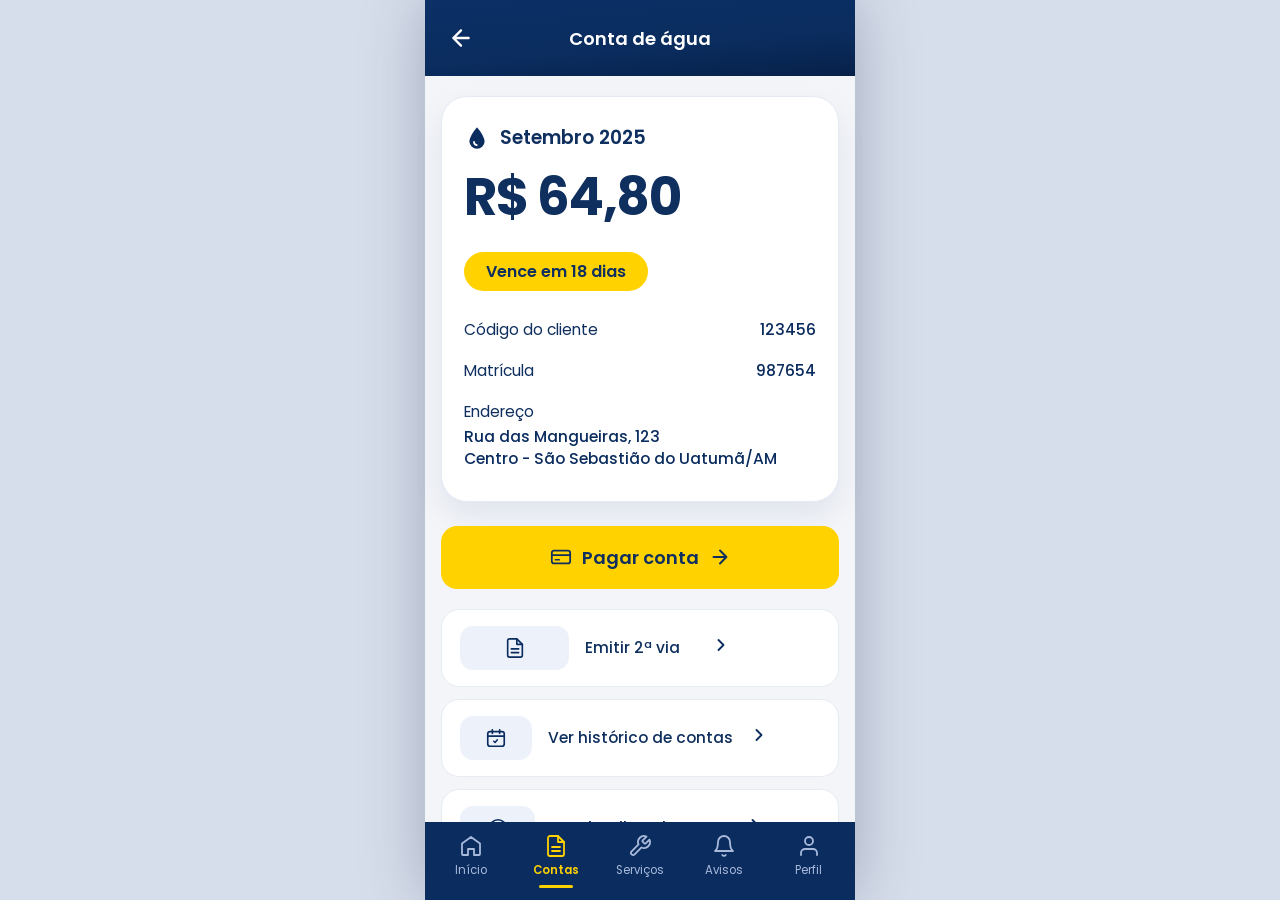
==== conta.html @ dbef0ad0 "Add files via upload" ====
<!DOCTYPE html>
<html lang="pt-BR">
<head>
<meta charset="UTF-8">
<meta name="viewport" content="width=device-width, initial-scale=1.0, viewport-fit=cover">
<title>SAAE — Conta de água</title>
<link rel="preconnect" href="https://fonts.googleapis.com">
<link rel="preconnect" href="https://fonts.gstatic.com" crossorigin>
<link href="https://fonts.googleapis.com/css2?family=Poppins:wght@400;500;600;700&display=swap" rel="stylesheet">
<link rel="stylesheet" href="style.css">
</head>
<body>
<div class="app">

  <!-- ===== TOP BAR ===== -->
  <header class="topbar">
    <button class="back-btn" aria-label="Voltar">
      <svg viewBox="0 0 24 24" fill="none" stroke-width="2.2" stroke-linecap="round" stroke-linejoin="round">
        <path d="M19 12H5M12 19l-7-7 7-7"/>
      </svg>
    </button>
    <h1>Conta de água</h1>
  </header>

  <!-- ===== DETALHE DA CONTA ===== -->
  <section class="detail-card">
    <div class="detail-head">
      <svg viewBox="0 0 24 24">
        <path d="M12 2C12 2 5 10.2 5 15a7 7 0 0 0 14 0C19 10.2 12 2 12 2Z"/>
        <path d="M9.2 15.6a3.2 3.2 0 0 0 2.6 3" stroke="#fff" stroke-width="1.6" stroke-linecap="round" fill="none"/>
      </svg>
      <h2>Setembro 2025</h2>
    </div>

    <div class="detail-amount">R$ 64,80</div>

    <span class="pill" data-due="2025-09-30">Vence em 18 dias</span>

    <div class="info-row">
      <span class="label">Código do cliente</span>
      <span class="value">123456</span>
    </div>
    <div class="info-row">
      <span class="label">Matrícula</span>
      <span class="value">987654</span>
    </div>
    <div class="address">
      <span class="label">Endereço</span>
      <p>Rua das Mangueiras, 123<br>Centro - São Sebastião do Uatumã/AM</p>
    </div>
  </section>

  <!-- ===== PAGAR ===== -->
  <div class="detail-actions">
    <button class="btn-primary" data-action="pay">
      <svg viewBox="0 0 24 24" fill="none" stroke-width="1.9" stroke-linecap="round" stroke-linejoin="round">
        <rect x="2" y="5" width="20" height="14" rx="2.5"/>
        <path d="M2 10h20"/>
        <path d="M6 15h4"/>
      </svg>
      Pagar conta
      <svg viewBox="0 0 24 24" fill="none" stroke-width="2.2" stroke-linecap="round" stroke-linejoin="round">
        <path d="M5 12h14M12 5l7 7-7 7"/>
      </svg>
    </button>
  </div>

  <!-- ===== MENU ===== -->
  <div class="menu-list">

    <a class="menu-item" href="#" data-action="soon">
      <span class="m-icon">
        <svg viewBox="0 0 24 24" fill="none" stroke-width="1.8" stroke-linecap="round" stroke-linejoin="round">
          <path d="M14 2H6a2 2 0 0 0-2 2v16a2 2 0 0 0 2 2h12a2 2 0 0 0 2-2V8z"/>
          <path d="M14 2v6h6M16 13H8M16 17H8"/>
        </svg>
      </span>
      <span>Emitir 2ª via</span>
      <span class="m-arrow">
        <svg viewBox="0 0 24 24" fill="none" stroke-width="2.2" stroke-linecap="round" stroke-linejoin="round">
          <path d="M9 18l6-6-6-6"/>
        </svg>
      </span>
    </a>

    <a class="menu-item" href="#" data-action="soon">
      <span class="m-icon">
        <svg viewBox="0 0 24 24" fill="none" stroke-width="1.8" stroke-linecap="round" stroke-linejoin="round">
          <rect x="3" y="5" width="18" height="16" rx="2.5"/>
          <path d="M8 3v4M16 3v4M3 10h18"/>
          <path d="M9.5 15.5 11 17l2.5-3" stroke-width="1.6"/>
        </svg>
      </span>
      <span>Ver histórico de contas</span>
      <span class="m-arrow">
        <svg viewBox="0 0 24 24" fill="none" stroke-width="2.2" stroke-linecap="round" stroke-linejoin="round">
          <path d="M9 18l6-6-6-6"/>
        </svg>
      </span>
    </a>

    <a class="menu-item" href="#" data-action="soon">
      <span class="m-icon">
        <svg viewBox="0 0 24 24" fill="none" stroke-width="1.8" stroke-linecap="round" stroke-linejoin="round">
          <circle cx="12" cy="12" r="9"/>
          <path d="M12 16v-4M12 8h.01"/>
        </svg>
      </span>
      <span>Ver detalhes da conta</span>
      <span class="m-arrow">
        <svg viewBox="0 0 24 24" fill="none" stroke-width="2.2" stroke-linecap="round" stroke-linejoin="round">
          <path d="M9 18l6-6-6-6"/>
        </svg>
      </span>
    </a>

  </div>

  <!-- ===== BOTTOM NAV ===== -->
  <nav class="bottom-nav">
    <a href="index.html">
      <svg viewBox="0 0 24 24" fill="none" stroke-width="1.8" stroke-linecap="round" stroke-linejoin="round">
        <path d="M3 9.5 12 3l9 6.5V20a1 1 0 0 1-1 1h-5v-6h-6v6H4a1 1 0 0 1-1-1z"/>
      </svg>
      Início
      <span class="nav-indicator"></span>
    </a>
    <a href="conta.html" class="active">
      <svg viewBox="0 0 24 24" fill="none" stroke-width="1.8" stroke-linecap="round" stroke-linejoin="round">
        <path d="M14 2H6a2 2 0 0 0-2 2v16a2 2 0 0 0 2 2h12a2 2 0 0 0 2-2V8z"/>
        <path d="M14 2v6h6M16 13H8M16 17H8"/>
      </svg>
      Contas
      <span class="nav-indicator"></span>
    </a>
    <a href="#" data-action="soon">
      <svg viewBox="0 0 24 24" fill="none" stroke-width="1.8" stroke-linecap="round" stroke-linejoin="round">
        <path d="M14.7 6.3a1 1 0 0 0 0 1.4l1.6 1.6a1 1 0 0 0 1.4 0l3.77-3.77a6 6 0 0 1-7.94 7.94l-6.91 6.91a2.12 2.12 0 0 1-3-3l6.91-6.91a6 6 0 0 1 7.94-7.94l-3.76 3.76z"/>
      </svg>
      Serviços
      <span class="nav-indicator"></span>
    </a>
    <a href="#" data-action="soon">
      <svg viewBox="0 0 24 24" fill="none" stroke-width="1.8" stroke-linecap="round" stroke-linejoin="round">
        <path d="M18 8a6 6 0 0 0-12 0c0 7-3 9-3 9h18s-3-2-3-9"/>
        <path d="M13.7 21a2 2 0 0 1-3.4 0"/>
      </svg>
      Avisos
      <span class="nav-indicator"></span>
    </a>
    <a href="#" data-action="soon">
      <svg viewBox="0 0 24 24" fill="none" stroke-width="1.8" stroke-linecap="round" stroke-linejoin="round">
        <path d="M20 21v-2a4 4 0 0 0-4-4H8a4 4 0 0 0-4 4v2"/>
        <circle cx="12" cy="7" r="4"/>
      </svg>
      Perfil
      <span class="nav-indicator"></span>
    </a>
  </nav>

</div>
<script src="script.js"></script>
</body>
</html>
---- style.css ----
/* ============ RESET & TOKENS ============ */
* { margin: 0; padding: 0; box-sizing: border-box; -webkit-tap-highlight-color: transparent; }

:root {
  --navy:        #0a2c5e;
  --navy-dark:   #072149;
  --navy-soft:   #123a75;
  --yellow:      #ffd200;
  --yellow-deep: #f5c400;
  --bg:          #f3f5f9;
  --card:        #ffffff;
  --border:      #e6eaf2;
  --text:        #0f2f5f;
  --muted:       #64748f;
  --icon-box:    #edf2fa;
  --cream:       #fff7dd;
  --radius:      18px;
}

html, body { height: 100%; }

body {
  font-family: 'Poppins', 'Segoe UI', sans-serif;
  background: #d7deeb;
  color: var(--text);
  display: flex;
  justify-content: center;
}

/* ============ APP SHELL (mobile frame) ============ */
.app {
  width: 100%;
  max-width: 430px;
  min-height: 100dvh;
  background: var(--bg);
  position: relative;
  box-shadow: 0 0 60px rgba(7, 25, 60, .25);
  padding-bottom: 96px;
}

/* ============ HEADER (Início) ============ */
.header {
  background: linear-gradient(175deg, #0c3067 0%, var(--navy) 60%, var(--navy-dark) 100%);
  border-radius: 0 0 34px 34px;
  padding: 18px 20px 90px;
  color: #fff;
}

.header-top {
  display: flex;
  align-items: center;
  justify-content: space-between;
  margin-bottom: 18px;
}

.logo { display: flex; align-items: center; }

.header-actions { display: flex; align-items: center; gap: 18px; }

.icon-btn {
  background: rgba(255,255,255,.08);
  border: 1.6px solid rgba(255,255,255,.55);
  width: 40px; height: 40px;
  border-radius: 50%;
  display: flex; align-items: center; justify-content: center;
  cursor: pointer;
}

.icon-btn svg { width: 20px; height: 20px; stroke: #fff; }

.greeting h1 { font-size: 30px; font-weight: 700; letter-spacing: -.5px; }
.greeting p  { font-size: 17px; font-weight: 400; opacity: .92; }

/* ============ CONTA CARD (overlap header) ============ */
.account-card {
  background: var(--card);
  border: 1px solid var(--border);
  border-radius: 26px;
  margin: -70px 16px 0;
  padding: 22px 20px 20px;
  box-shadow: 0 14px 30px rgba(10, 44, 94, .10);
  position: relative;
  z-index: 2;
}

.account-card .card-head {
  display: flex; align-items: center; gap: 14px; margin-bottom: 10px;
}

.doc-icon {
  width: 46px; height: 46px;
  background: var(--navy);
  border-radius: 14px;
  display: flex; align-items: center; justify-content: center;
  flex-shrink: 0;
}
.doc-icon svg { width: 24px; height: 24px; stroke: #fff; }

.card-head h2 { font-size: 20px; font-weight: 600; }
.card-head span { font-size: 14px; color: var(--muted); font-weight: 400; }

.amount { font-size: 46px; font-weight: 700; letter-spacing: -1px; margin: 4px 0 14px; }

.pill {
  display: inline-block;
  background: var(--yellow);
  color: var(--text);
  font-weight: 600;
  font-size: 16px;
  padding: 7px 22px;
  border-radius: 999px;
  margin-bottom: 18px;
}

.btn-primary {
  width: 100%;
  background: var(--yellow);
  color: var(--text);
  border: none;
  border-radius: 16px;
  padding: 18px;
  font-family: inherit;
  font-size: 18px;
  font-weight: 600;
  display: flex; align-items: center; justify-content: center; gap: 10px;
  cursor: pointer;
  transition: transform .15s ease, background .15s ease;
}
.btn-primary:active { transform: scale(.98); background: var(--yellow-deep); }
.btn-primary svg { width: 22px; height: 22px; stroke: var(--text); }

/* ============ SERVIÇOS RÁPIDOS ============ */
.section { padding: 26px 16px 0; }
.section h3 { font-size: 20px; font-weight: 600; margin-bottom: 16px; }

.services-grid {
  display: grid;
  grid-template-columns: repeat(3, 1fr);
  gap: 12px;
}

.service-tile {
  background: var(--card);
  border: 1px solid var(--border);
  border-radius: var(--radius);
  padding: 22px 8px 16px;
  display: flex; flex-direction: column; align-items: center; gap: 12px;
  cursor: pointer;
  transition: transform .15s ease, box-shadow .15s ease;
  text-decoration: none;
}
.service-tile:active { transform: scale(.96); box-shadow: 0 8px 18px rgba(10,44,94,.12); }

.service-tile .s-icon svg { width: 32px; height: 32px; fill: var(--navy); stroke: var(--navy); }
.service-tile span { font-size: 13.5px; font-weight: 500; color: var(--text); text-align: center; line-height: 1.3; }

/* ============ AVISO BANNER ============ */
.notice-banner {
  margin: 22px 16px 0;
  background: var(--cream);
  border: 1px solid #f3e6b0;
  border-radius: var(--radius);
  padding: 16px 18px;
  display: flex; align-items: center; gap: 14px;
  cursor: pointer;
}
.notice-banner .n-icon svg { width: 30px; height: 30px; fill: var(--navy); }
.notice-banner .n-text { flex: 1; }
.notice-banner .n-text strong { display: block; font-size: 15px; font-weight: 600; margin-bottom: 2px; }
.notice-banner .n-text p { font-size: 13px; color: var(--text); line-height: 1.4; font-weight: 400; }
.notice-banner .n-arrow svg { width: 20px; height: 20px; stroke: var(--navy); }

/* ============ TOP BAR (internas) ============ */
.topbar {
  background: linear-gradient(175deg, #0c3067 0%, var(--navy) 60%, var(--navy-dark) 100%);
  color: #fff;
  display: flex; align-items: center;
  padding: 18px 16px;
  position: relative;
}
.topbar h1 {
  position: absolute; left: 50%; transform: translateX(-50%);
  font-size: 18px; font-weight: 600;
}
.back-btn {
  background: none; border: none; cursor: pointer;
  width: 40px; height: 40px;
  display: flex; align-items: center; justify-content: center;
  z-index: 2;
}
.back-btn svg { width: 26px; height: 26px; stroke: #fff; }

/* ============ CONTA DETALHE ============ */
.detail-card {
  background: var(--card);
  border: 1px solid var(--border);
  border-radius: 26px;
  margin: 20px 16px 0;
  padding: 26px 22px;
  box-shadow: 0 14px 30px rgba(10, 44, 94, .08);
}

.detail-head { display: flex; align-items: center; gap: 10px; margin-bottom: 6px; }
.detail-head svg { width: 26px; height: 26px; fill: var(--navy); }
.detail-head h2 { font-size: 19px; font-weight: 600; }

.detail-amount { font-size: 52px; font-weight: 700; letter-spacing: -1.5px; margin: 2px 0 16px; }

.info-row {
  display: flex; justify-content: space-between; align-items: baseline;
  padding: 9px 0;
  font-size: 15.5px;
}
.info-row .label { color: var(--text); font-weight: 400; }
.info-row .value { color: var(--navy); font-weight: 500; }

.address { padding: 9px 0 4px; font-size: 15.5px; }
.address .label { color: var(--text); font-weight: 400; display: block; margin-bottom: 3px; }
.address p { color: var(--navy); font-weight: 500; line-height: 1.45; }

.detail-actions { margin: 24px 16px 0; }

.menu-list { margin: 20px 16px 0; display: flex; flex-direction: column; gap: 12px; }

.menu-item {
  background: var(--card);
  border: 1px solid var(--border);
  border-radius: var(--radius);
  padding: 16px 18px;
  display: flex; align-items: center; gap: 16px;
  cursor: pointer;
  text-decoration: none;
  transition: transform .15s ease, box-shadow .15s ease;
}
.menu-item:active { transform: scale(.98); box-shadow: 0 8px 18px rgba(10,44,94,.12); }

.menu-item .m-icon {
  width: 44px; height: 44px;
  background: var(--icon-box);
  border-radius: 13px;
  display: flex; align-items: center; justify-content: center;
  flex-shrink: 0;
}
.menu-item .m-icon svg { width: 22px; height: 22px; stroke: var(--navy); }
.menu-item span { flex: 1; font-size: 16px; font-weight: 500; color: var(--text); }
.menu-item .m-arrow svg { width: 20px; height: 20px; stroke: var(--navy); }

/* ============ BOTTOM NAV ============ */
.bottom-nav {
  position: fixed;
  bottom: 0; left: 50%; transform: translateX(-50%);
  width: 100%; max-width: 430px;
  background: var(--navy);
  display: flex;
  padding: 10px 4px calc(12px + env(safe-area-inset-bottom));
  z-index: 50;
}
.bottom-nav a {
  flex: 1;
  display: flex; flex-direction: column; align-items: center; gap: 4px;
  text-decoration: none;
  color: #a9badb;
  font-size: 11.5px;
  font-weight: 400;
  padding-top: 2px;
  cursor: pointer;
}
.bottom-nav a svg { width: 24px; height: 24px; stroke: currentColor; }
.bottom-nav a.active { color: var(--yellow); font-weight: 600; }
.bottom-nav a.active .nav-indicator {
  width: 34px; height: 3px; background: var(--yellow); border-radius: 999px; margin-top: 2px;
}
.nav-indicator { width: 34px; height: 3px; border-radius: 999px; margin-top: 2px; }

/* ============ TOAST ============ */
.toast {
  position: fixed;
  bottom: 110px; left: 50%; transform: translateX(-50%) translateY(20px);
  background: var(--navy-dark);
  color: #fff;
  font-size: 14px;
  padding: 12px 22px;
  border-radius: 999px;
  opacity: 0;
  pointer-events: none;
  transition: all .3s ease;
  z-index: 99;
  white-space: nowrap;
  box-shadow: 0 10px 24px rgba(7,25,60,.35);
}
.toast.show { opacity: 1; transform: translateX(-50%) translateY(0); }


/* ajustes finos */
.menu-item span { white-space: nowrap; font-size: 15.5px; }
.icon-btn.plain { border: none; background: transparent; }
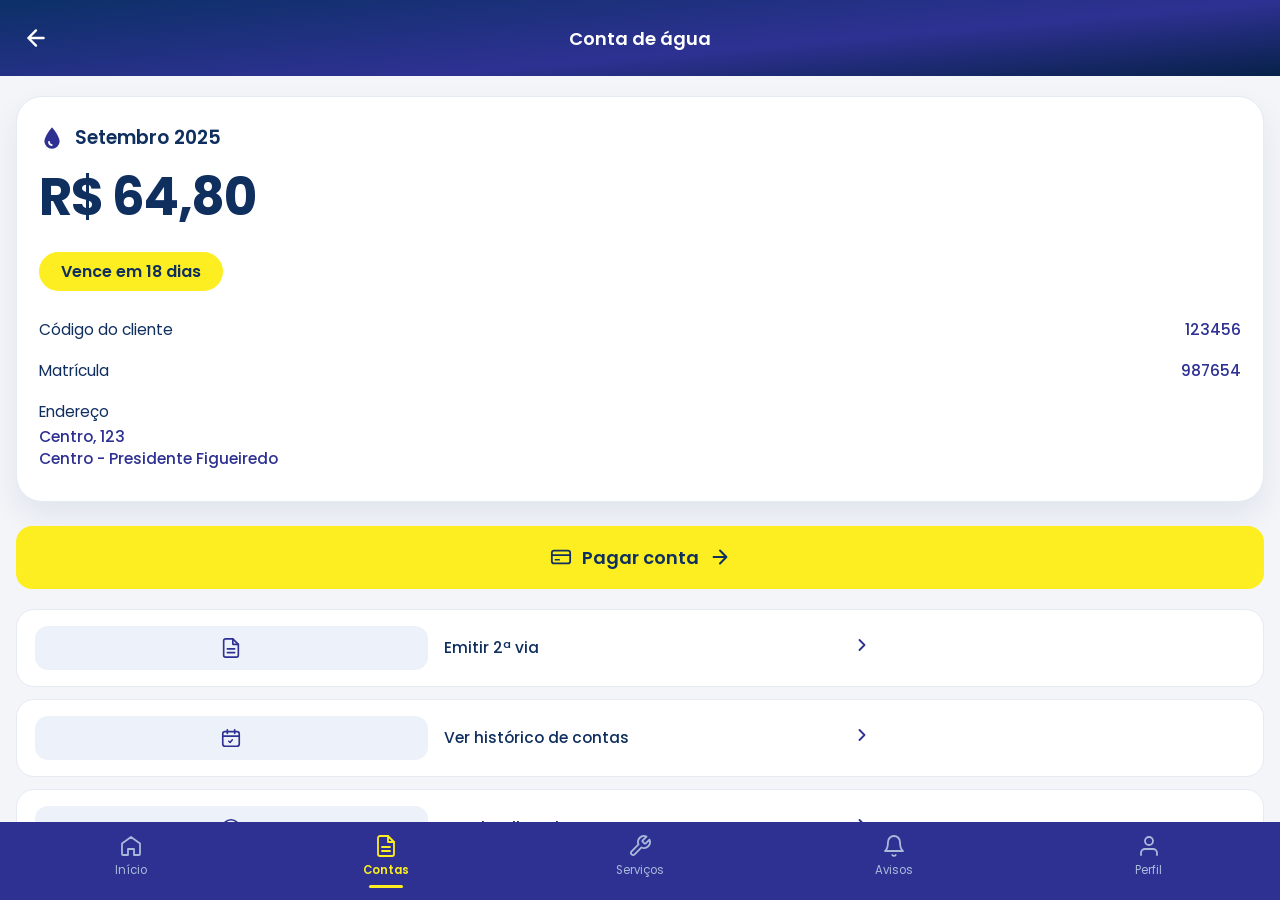
==== commit 599bef06: "Update conta.html" ====
--- a/conta.html
+++ b/conta.html
@@ -46,7 +46,7 @@
     </div>
     <div class="address">
       <span class="label">Endereço</span>
-      <p>Rua das Mangueiras, 123<br>Centro - São Sebastião do Uatumã/AM</p>
+      <p>Centro, 123<br>Centro - Presidente Figueiredo</p>
     </div>
   </section>
 
--- a/style.css
+++ b/style.css
@@ -3,13 +3,13 @@
 * { margin: 0; padding: 0; box-sizing: border-box; -webkit-tap-highlight-color: transparent; }
 
 :root {
-  --navy:        #0a2c5e;
+  --navy:        #2E3192;
   --navy-dark:   #072149;
   --navy-soft:   #123a75;
-  --yellow:      #ffd200;
+  --yellow:      #FCEE21;
   --yellow-deep: #f5c400;
   --bg:          #f3f5f9;
-  --card:        #ffffff;
+  --card:        #FFFFFF;
   --border:      #e6eaf2;
   --text:        #0f2f5f;
   --muted:       #64748f;
@@ -31,7 +31,7 @@
 /* ============ APP SHELL (mobile frame) ============ */
 .app {
   width: 100%;
-  max-width: 430px;
+  max-width: 100%;
   min-height: 100dvh;
   background: var(--bg);
   position: relative;
@@ -39,7 +39,7 @@
   padding-bottom: 96px;
 }
 
-/* ============ HEADER (Início) ============ */
+/* ============ HEADER (InÃ­cio) ============ */
 .header {
   background: linear-gradient(175deg, #0c3067 0%, var(--navy) 60%, var(--navy-dark) 100%);
   border-radius: 0 0 34px 34px;
@@ -54,7 +54,9 @@
   margin-bottom: 18px;
 }
 
-.logo { display: flex; align-items: center; }
+.logo { display: flex; align-items: center; justify-content: center; width: 56px; height: 56px; }
+
+.logo-image { width: 56px; height: 56px; object-fit: contain; display: block; }
 
 .header-actions { display: flex; align-items: center; gap: 18px; }
 
@@ -130,7 +132,7 @@
 .btn-primary:active { transform: scale(.98); background: var(--yellow-deep); }
 .btn-primary svg { width: 22px; height: 22px; stroke: var(--text); }
 
-/* ============ SERVIÇOS RÁPIDOS ============ */
+/* ============ SERVIÃ‡OS RÃPIDOS ============ */
 .section { padding: 26px 16px 0; }
 .section h3 { font-size: 20px; font-weight: 600; margin-bottom: 16px; }
 
@@ -250,7 +252,7 @@
 .bottom-nav {
   position: fixed;
   bottom: 0; left: 50%; transform: translateX(-50%);
-  width: 100%; max-width: 430px;
+  width: 100%; max-width: 100%;
   background: var(--navy);
   display: flex;
   padding: 10px 4px calc(12px + env(safe-area-inset-bottom));
@@ -294,4 +296,228 @@
 
 /* ajustes finos */
 .menu-item span { white-space: nowrap; font-size: 15.5px; }
+.icon-btn.plain { border: none; background: transparent; }.greeting p  { font-size: 17px; font-weight: 400; opacity: .92; }
+
+/* ============ CONTA CARD (overlap header) ============ */
+.account-card {
+  background: var(--card);
+  border: 1px solid var(--border);
+  border-radius: 26px;
+  margin: -70px 16px 0;
+  padding: 22px 20px 20px;
+  box-shadow: 0 14px 30px rgba(10, 44, 94, .10);
+  position: relative;
+  z-index: 2;
+}
+
+.account-card .card-head {
+  display: flex; align-items: center; gap: 14px; margin-bottom: 10px;
+}
+
+.doc-icon {
+  width: 46px; height: 46px;
+  background: var(--navy);
+  border-radius: 14px;
+  display: flex; align-items: center; justify-content: center;
+  flex-shrink: 0;
+}
+.doc-icon svg { width: 24px; height: 24px; stroke: #fff; }
+
+.card-head h2 { font-size: 20px; font-weight: 600; }
+.card-head span { font-size: 14px; color: var(--muted); font-weight: 400; }
+
+.amount { font-size: 46px; font-weight: 700; letter-spacing: -1px; margin: 4px 0 14px; }
+
+.pill {
+  display: inline-block;
+  background: var(--yellow);
+  color: var(--text);
+  font-weight: 600;
+  font-size: 16px;
+  padding: 7px 22px;
+  border-radius: 999px;
+  margin-bottom: 18px;
+}
+
+.btn-primary {
+  width: 100%;
+  background: var(--yellow);
+  color: var(--text);
+  border: none;
+  border-radius: 16px;
+  padding: 18px;
+  font-family: inherit;
+  font-size: 18px;
+  font-weight: 600;
+  display: flex; align-items: center; justify-content: center; gap: 10px;
+  cursor: pointer;
+  transition: transform .15s ease, background .15s ease;
+}
+.btn-primary:active { transform: scale(.98); background: var(--yellow-deep); }
+.btn-primary svg { width: 22px; height: 22px; stroke: var(--text); }
+
+/* ============ SERVIÃ‡OS RÃPIDOS ============ */
+.section { padding: 26px 16px 0; }
+.section h3 { font-size: 20px; font-weight: 600; margin-bottom: 16px; }
+
+.services-grid {
+  display: grid;
+  grid-template-columns: repeat(3, 1fr);
+  gap: 12px;
+}
+
+.service-tile {
+  background: var(--card);
+  border: 1px solid var(--border);
+  border-radius: var(--radius);
+  padding: 22px 8px 16px;
+  display: flex; flex-direction: column; align-items: center; gap: 12px;
+  cursor: pointer;
+  transition: transform .15s ease, box-shadow .15s ease;
+  text-decoration: none;
+}
+.service-tile:active { transform: scale(.96); box-shadow: 0 8px 18px rgba(10,44,94,.12); }
+
+.service-tile .s-icon svg { width: 32px; height: 32px; fill: var(--navy); stroke: var(--navy); }
+.service-tile span { font-size: 13.5px; font-weight: 500; color: var(--text); text-align: center; line-height: 1.3; }
+
+/* ============ AVISO BANNER ============ */
+.notice-banner {
+  margin: 22px 16px 0;
+  background: var(--cream);
+  border: 1px solid #f3e6b0;
+  border-radius: var(--radius);
+  padding: 16px 18px;
+  display: flex; align-items: center; gap: 14px;
+  cursor: pointer;
+}
+.notice-banner .n-icon svg { width: 30px; height: 30px; fill: var(--navy); }
+.notice-banner .n-text { flex: 1; }
+.notice-banner .n-text strong { display: block; font-size: 15px; font-weight: 600; margin-bottom: 2px; }
+.notice-banner .n-text p { font-size: 13px; color: var(--text); line-height: 1.4; font-weight: 400; }
+.notice-banner .n-arrow svg { width: 20px; height: 20px; stroke: var(--navy); }
+
+/* ============ TOP BAR (internas) ============ */
+.topbar {
+  background: linear-gradient(175deg, #0c3067 0%, var(--navy) 60%, var(--navy-dark) 100%);
+  color: #fff;
+  display: flex; align-items: center;
+  padding: 18px 16px;
+  position: relative;
+}
+.topbar h1 {
+  position: absolute; left: 50%; transform: translateX(-50%);
+  font-size: 18px; font-weight: 600;
+}
+.back-btn {
+  background: none; border: none; cursor: pointer;
+  width: 40px; height: 40px;
+  display: flex; align-items: center; justify-content: center;
+  z-index: 2;
+}
+.back-btn svg { width: 26px; height: 26px; stroke: #fff; }
+
+/* ============ CONTA DETALHE ============ */
+.detail-card {
+  background: var(--card);
+  border: 1px solid var(--border);
+  border-radius: 26px;
+  margin: 20px 16px 0;
+  padding: 26px 22px;
+  box-shadow: 0 14px 30px rgba(10, 44, 94, .08);
+}
+
+.detail-head { display: flex; align-items: center; gap: 10px; margin-bottom: 6px; }
+.detail-head svg { width: 26px; height: 26px; fill: var(--navy); }
+.detail-head h2 { font-size: 19px; font-weight: 600; }
+
+.detail-amount { font-size: 52px; font-weight: 700; letter-spacing: -1.5px; margin: 2px 0 16px; }
+
+.info-row {
+  display: flex; justify-content: space-between; align-items: baseline;
+  padding: 9px 0;
+  font-size: 15.5px;
+}
+.info-row .label { color: var(--text); font-weight: 400; }
+.info-row .value { color: var(--navy); font-weight: 500; }
+
+.address { padding: 9px 0 4px; font-size: 15.5px; }
+.address .label { color: var(--text); font-weight: 400; display: block; margin-bottom: 3px; }
+.address p { color: var(--navy); font-weight: 500; line-height: 1.45; }
+
+.detail-actions { margin: 24px 16px 0; }
+
+.menu-list { margin: 20px 16px 0; display: flex; flex-direction: column; gap: 12px; }
+
+.menu-item {
+  background: var(--card);
+  border: 1px solid var(--border);
+  border-radius: var(--radius);
+  padding: 16px 18px;
+  display: flex; align-items: center; gap: 16px;
+  cursor: pointer;
+  text-decoration: none;
+  transition: transform .15s ease, box-shadow .15s ease;
+}
+.menu-item:active { transform: scale(.98); box-shadow: 0 8px 18px rgba(10,44,94,.12); }
+
+.menu-item .m-icon {
+  width: 44px; height: 44px;
+  background: var(--icon-box);
+  border-radius: 13px;
+  display: flex; align-items: center; justify-content: center;
+  flex-shrink: 0;
+}
+.menu-item .m-icon svg { width: 22px; height: 22px; stroke: var(--navy); }
+.menu-item span { flex: 1; font-size: 16px; font-weight: 500; color: var(--text); }
+.menu-item .m-arrow svg { width: 20px; height: 20px; stroke: var(--navy); }
+
+/* ============ BOTTOM NAV ============ */
+.bottom-nav {
+  position: fixed;
+  bottom: 0; left: 50%; transform: translateX(-50%);
+  width: 100%; max-width: 100%;
+  background: var(--navy);
+  display: flex;
+  padding: 10px 4px calc(12px + env(safe-area-inset-bottom));
+  z-index: 50;
+}
+.bottom-nav a {
+  flex: 1;
+  display: flex; flex-direction: column; align-items: center; gap: 4px;
+  text-decoration: none;
+  color: #a9badb;
+  font-size: 11.5px;
+  font-weight: 400;
+  padding-top: 2px;
+  cursor: pointer;
+}
+.bottom-nav a svg { width: 24px; height: 24px; stroke: currentColor; }
+.bottom-nav a.active { color: var(--yellow); font-weight: 600; }
+.bottom-nav a.active .nav-indicator {
+  width: 34px; height: 3px; background: var(--yellow); border-radius: 999px; margin-top: 2px;
+}
+.nav-indicator { width: 34px; height: 3px; border-radius: 999px; margin-top: 2px; }
+
+/* ============ TOAST ============ */
+.toast {
+  position: fixed;
+  bottom: 110px; left: 50%; transform: translateX(-50%) translateY(20px);
+  background: var(--navy-dark);
+  color: #fff;
+  font-size: 14px;
+  padding: 12px 22px;
+  border-radius: 999px;
+  opacity: 0;
+  pointer-events: none;
+  transition: all .3s ease;
+  z-index: 99;
+  white-space: nowrap;
+  box-shadow: 0 10px 24px rgba(7,25,60,.35);
+}
+.toast.show { opacity: 1; transform: translateX(-50%) translateY(0); }
+
+
+/* ajustes finos */
+.menu-item span { white-space: nowrap; font-size: 15.5px; }
 .icon-btn.plain { border: none; background: transparent; }
